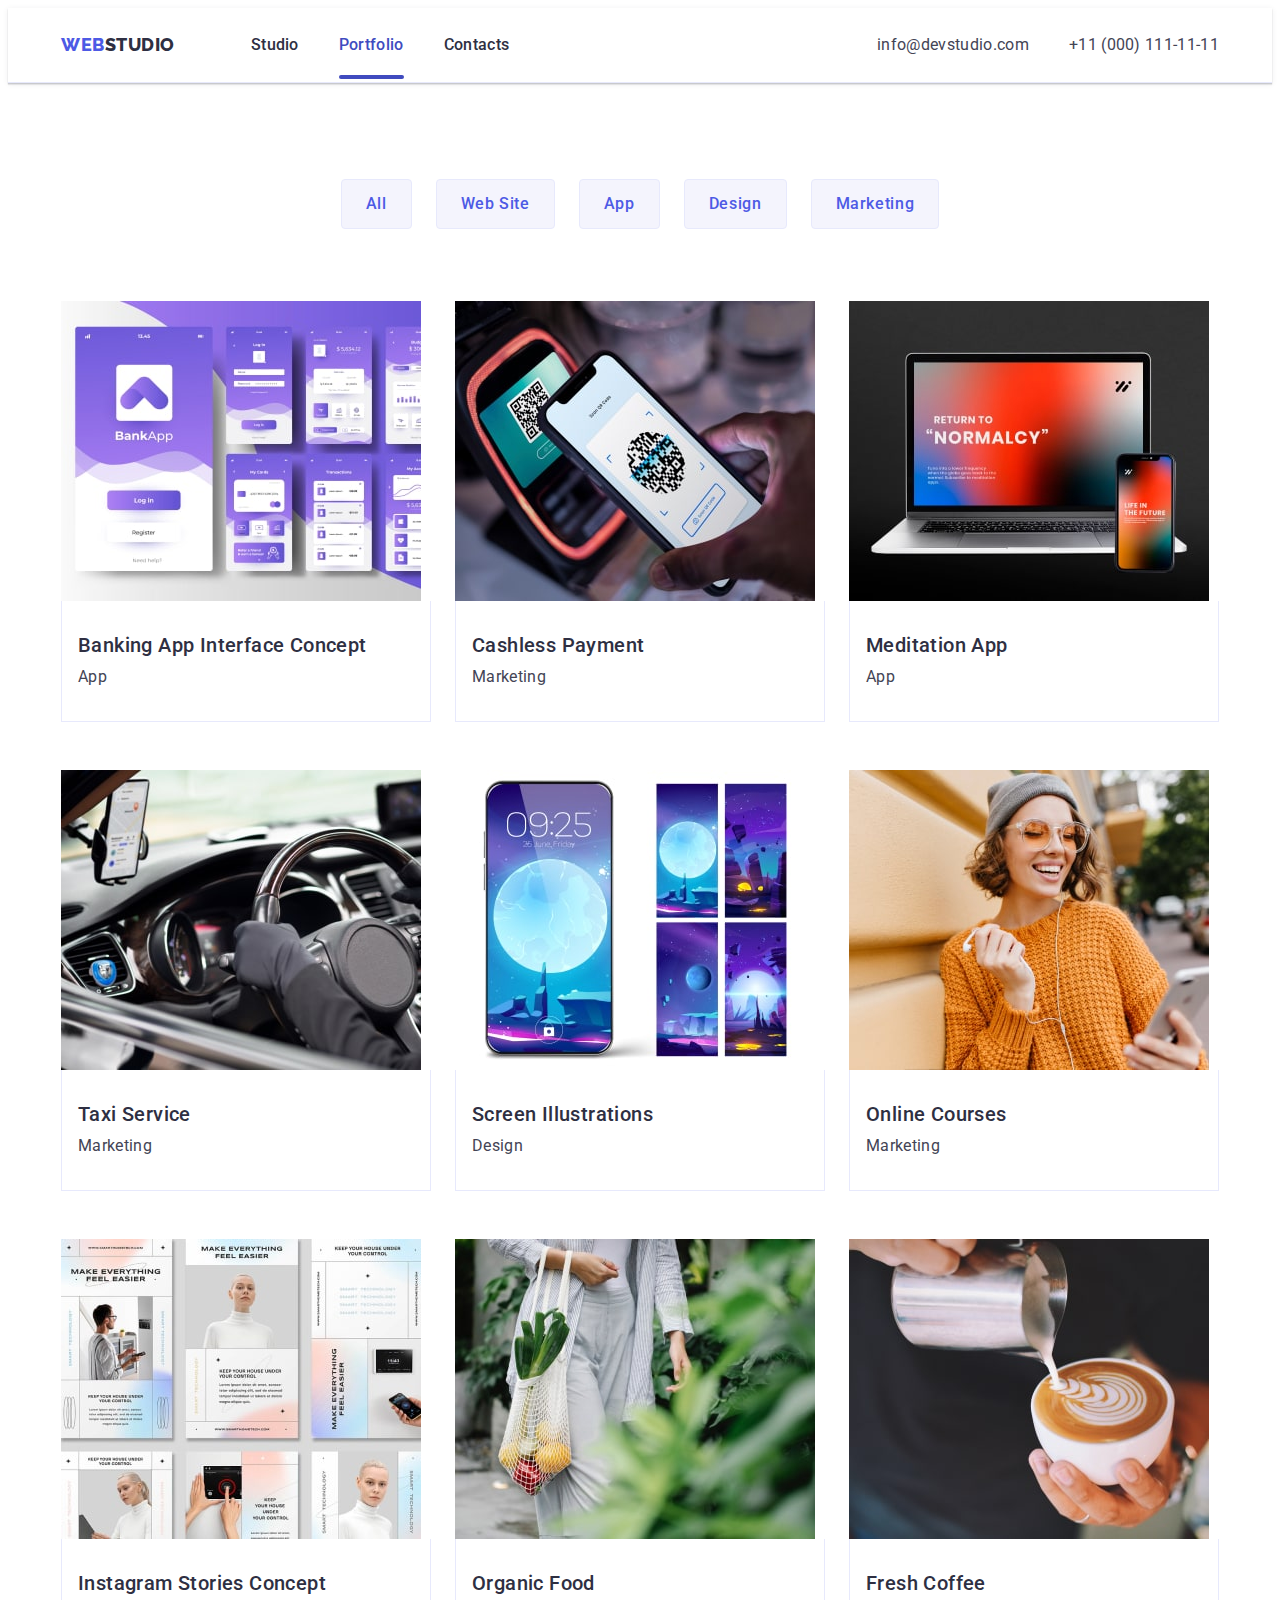
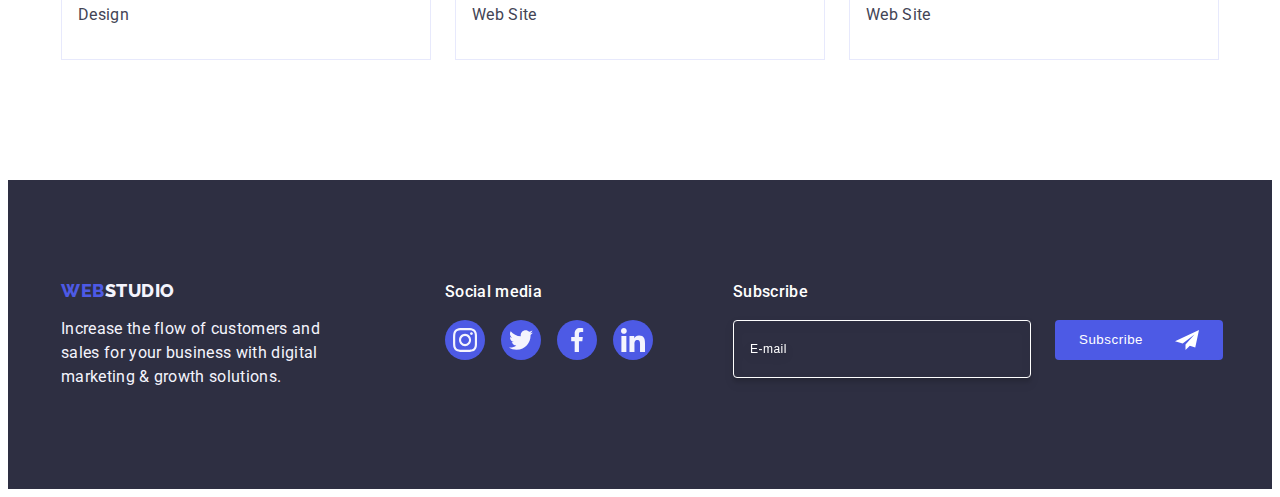
==== portfolio.html @ 20864d73 "start" ====
<!DOCTYPE html>
<html lang="en">
  <head>
    <meta charset="UTF-8" />
    <meta name="viewport" content="width=device-width, initial-scale=1.0" />
    <title>Portfolio</title>
    <link rel="preconnect" href="https://fonts.googleapis.com" />
    <link rel="preconnect" href="https://fonts.gstatic.com" crossorigin />
    <link
      href="https://fonts.googleapis.com/css2?family=Raleway:wght@800&family=Roboto:wght@400;500;700&display=swap"
      rel="stylesheet"
    />
    <link
      rel="stylesheet"
      href="https://cdnjs.cloudflare.com/ajax/libs/modern-normalize/2.0.0/modern-normalize.min.css"
      integrity="sha512-4xo8blKMVCiXpTaLzQSLSw3KFOVPWhm/TRtuPVc4WG6kUgjH6J03IBuG7JZPkcWMxJ5huwaBpOpnwYElP/m6wg=="
      crossorigin="anonymous"
      referrerpolicy="no-referrer"
    />
    <link rel="stylesheet" href="./css/styles.css" />
  </head>
  <body>
    <!--      HEADER        -->
    <header class="header">
      <div class="container page-header">
        <nav class="header-nav">
          <a class="header-nav-logo link" href="./index.html"
            >Web<span class="header-nav-logo-end">Studio</span></a
          >
          <ul class="header-nav-list list">
            <li class="header-nav-item">
              <a class="header-nav-link link" href="./index.html">Studio</a>
            </li>
            <li class="header-nav-item">
              <a class="header-nav-link link current" href="./portfolio.html"
                >Portfolio</a
              >
            </li>
            <li class="header-nav-item">
              <a class="header-nav-link link" href="">Contacts</a>
            </li>
          </ul>
        </nav>
        <address class="address">
          <ul class="address-list list">
            <li class="address-item">
              <a class="address-link link" href="mailto:info@devstudio.com"
                >info@devstudio.com</a
              >
            </li>
            <li class="address-item">
              <a class="address-link link" href="tel:+110001111111"
                >+11 (000) 111-11-11</a
              >
            </li>
          </ul>
        </address>
      </div>
    </header>
    <main>
      <section class="card">
        <div class="container">
          <h1 class="visually-hidden">development</h1>
          <ul class="card-list list">
            <li class="card-item">
              <button class="card-btn" type="button">All</button>
            </li>
            <li class="card-item">
              <button class="card-btn" type="button">Web Site</button>
            </li>
            <li class="card-item">
              <button class="card-btn" type="button">App</button>
            </li>
            <li class="card-item">
              <button class="card-btn" type="button">Design</button>
            </li>
            <li class="card-item">
              <button class="card-btn" type="button">Marketing</button>
            </li>
          </ul>
          <ul class="pic-list list">
            <li class="pic-item">
              <a class="pic-link link" href="">
                <div class="pic-card">
                  <img
                    src="./images/portfolio-img-1.jpg"
                    alt="Banking App"
                    width="360"
                    height="300"
                  />
                  <p class="over-text">
                    14 Stylish and User-Friendly App Design Concepts · Task
                    Manager App · Calorie Tracker App · Exotic Fruit Ecommerce
                    App · Cloud Storage App
                  </p>
                </div>
                <div class="pic-content">
                  <h2 class="pic-title title">Banking App Interface Concept</h2>
                  <p class="pic-text">App</p>
                </div>
              </a>
            </li>
            <li class="pic-item">
              <a class="pic-link link" href="">
                <div class="pic-card">
                  <img
                    src="./images/portfolio-img-2.jpg"
                    alt="Banking App"
                    width="360"
                    height="300"
                  />
                  <p class="over-text">
                    14 Stylish and User-Friendly App Design Concepts · Task
                    Manager App · Calorie Tracker App · Exotic Fruit Ecommerce
                    App · Cloud Storage App
                  </p>
                </div>
                <div class="pic-content">
                  <h2 class="pic-title title">Cashless Payment</h2>
                  <p class="pic-text">Marketing</p>
                </div>
              </a>
            </li>
            <li class="pic-item">
              <a class="pic-link link" href="">
                <div class="pic-card">
                  <img
                    src="./images/portfolio-img-3.jpg"
                    alt="Banking App"
                    width="360"
                    height="300"
                  />
                  <p class="over-text">
                    14 Stylish and User-Friendly App Design Concepts · Task
                    Manager App · Calorie Tracker App · Exotic Fruit Ecommerce
                    App · Cloud Storage App
                  </p>
                </div>
                <div class="pic-content">
                  <h2 class="pic-title title">Meditation App</h2>
                  <p class="pic-text">App</p>
                </div>
              </a>
            </li>
            <li class="pic-item">
              <a class="pic-link link" href="">
                <div class="pic-card">
                  <img
                    src="./images/portfolio-img-4.jpg"
                    alt="Banking App"
                    width="360"
                    height="300"
                  />
                  <p class="over-text">
                    14 Stylish and User-Friendly App Design Concepts · Task
                    Manager App · Calorie Tracker App · Exotic Fruit Ecommerce
                    App · Cloud Storage App
                  </p>
                </div>
                <div class="pic-content">
                  <h2 class="pic-title title">Taxi Service</h2>
                  <p class="pic-text">Marketing</p>
                </div>
              </a>
            </li>
            <li class="pic-item">
              <a class="pic-link link" href="">
                <div class="pic-card">
                  <img
                    src="./images/portfolio-img-5.jpg"
                    alt="Banking App"
                    width="360"
                    height="300"
                  />
                  <p class="over-text">
                    14 Stylish and User-Friendly App Design Concepts · Task
                    Manager App · Calorie Tracker App · Exotic Fruit Ecommerce
                    App · Cloud Storage App
                  </p>
                </div>
                <div class="pic-content">
                  <h2 class="pic-title title">Screen Illustrations</h2>
                  <p class="pic-text">Design</p>
                </div>
              </a>
            </li>
            <li class="pic-item">
              <a class="pic-link link" href="">
                <div class="pic-card">
                  <img
                    src="./images/portfolio-img-6.jpg"
                    alt="Banking App"
                    width="360"
                    height="300"
                  />
                  <p class="over-text">
                    14 Stylish and User-Friendly App Design Concepts · Task
                    Manager App · Calorie Tracker App · Exotic Fruit Ecommerce
                    App · Cloud Storage App
                  </p>
                </div>
                <div class="pic-content">
                  <h2 class="pic-title title">Online Courses</h2>
                  <p class="pic-text">Marketing</p>
                </div>
              </a>
            </li>
            <li class="pic-item">
              <a class="pic-link link" href="">
                <div class="pic-card">
                  <img
                    src="./images/portfolio-img-7.jpg"
                    alt="Banking App"
                    width="360"
                    height="300"
                  />
                  <p class="over-text">
                    14 Stylish and User-Friendly App Design Concepts · Task
                    Manager App · Calorie Tracker App · Exotic Fruit Ecommerce
                    App · Cloud Storage App
                  </p>
                </div>
                <div class="pic-content">
                  <h2 class="pic-title title">Instagram Stories Concept</h2>
                  <p class="pic-text">Design</p>
                </div>
              </a>
            </li>
            <li class="pic-item">
              <a class="pic-link link" href="">
                <div class="pic-card">
                  <img
                    src="./images/portfolio-img-8.jpg"
                    alt="Banking App"
                    width="360"
                    height="300"
                  />
                  <p class="over-text">
                    14 Stylish and User-Friendly App Design Concepts · Task
                    Manager App · Calorie Tracker App · Exotic Fruit Ecommerce
                    App · Cloud Storage App
                  </p>
                </div>
                <div class="pic-content">
                  <h2 class="pic-title title">Organic Food</h2>
                  <p class="pic-text">Web Site</p>
                </div>
              </a>
            </li>
            <li class="pic-item">
              <a class="pic-link link" href="">
                <div class="pic-card">
                  <img
                    src="./images/portfolio-img-9.jpg"
                    alt="Banking App"
                    width="360"
                    height="300"
                  />
                  <p class="over-text">
                    14 Stylish and User-Friendly App Design Concepts · Task
                    Manager App · Calorie Tracker App · Exotic Fruit Ecommerce
                    App · Cloud Storage App
                  </p>
                </div>
                <div class="pic-content">
                  <h2 class="pic-title title">Fresh Coffee</h2>
                  <p class="pic-text">Web Site</p>
                </div>
              </a>
            </li>
          </ul>
        </div>
      </section>
    </main>
    <!--      FOOTER       -->
    <footer class="footer">
      <div class="container footer-container">
        <div class="footer-logo-case">
          <a class="footer-logo link" href="./index.html"
            >Web<span class="footer-logo-end">Studio</span></a
          >
          <p class="footer-text">
            Increase the flow of customers and sales for your business with
            digital marketing & growth solutions.
          </p>
        </div>
        <div class="footer-social">
          <p class="footer-social-text">Social media</p>
          <ul class="footer-social-list list">
            <li class="footer-social-item">
              <a href="" class="footer-social-link link" target="_blank">
                <svg class="footer-social-icon" width="24" height="24">
                  <use href="./images/icons.svg#icon-instagram"></use>
                </svg>
              </a>
            </li>
            <li class="footer-social-item">
              <a href="" class="footer-social-link link" target="_blank">
                <svg class="footer-social-icon" width="24" height="24">
                  <use href="./images/icons.svg#icon-twitter"></use>
                </svg>
              </a>
            </li>
            <li class="footer-social-item">
              <a href="" class="footer-social-link link" target="_blank">
                <svg class="footer-social-icon" width="24" height="24">
                  <use href="./images/icons.svg#icon-facebook"></use>
                </svg>
              </a>
            </li>
            <li class="footer-social-item">
              <a href="" class="footer-social-link link" target="_blank">
                <svg class="footer-social-icon" width="24" height="24">
                  <use href="./images/icons.svg#icon-linkedin"></use>
                </svg>
              </a>
            </li>
          </ul>
        </div>
        <div class="footer-subscribe">
          <p class="text-soc-media-footer">Subscribe</p>
          <form class="footer-form">
            <label class="label-form-footer">
              <input
                class="subscribe-input"
                type="email"
                name="subscribe"
                id="subscribe"
                placeholder="E-mail"
              />
            </label>
            <button class="btn-subscribe" type="submit">
              Subscribe<svg width="24" height="24" class="subscribe-icon">
                <use href="./images/icons.svg#icon-send"></use>
              </svg>
            </button>
          </form>
        </div>
      </div>
    </footer>
  </body>
</html>
---- css/styles.css ----
:root {
  /* Fonts */
  --primary-font: 'Roboto', sans-serif;
  /* Colors */
  --color-iris: #4d5ae5;
  --color-ocean: #404bbf;
  --color-navy-blue: #2e2f42;
  --color-green: #31d0aa;
  --color-slate: #434455;
  --color-light-slate: #8e8f99;
  --color-cornflower: #e7e9fc;
  --color-cloud: #f4f4fd;
  --color-white: #ffffff;
  --color-dairy: #fcfcfc;
}

body {
  font-family: var(--primary-font);
  color: var(--color-slate);
  background-color: var(--color-white);
}

p,
h1,
h2,
h3,
h4,
h5,
h6 {
  margin-top: 0;
  margin-bottom: 0;
}

ul,
ol {
  padding-left: 0;
  margin-top: 0;
  margin-bottom: 0;
}

img {
  display: block;
}

.visually-hidden {
  position: absolute;
  width: 1px;
  height: 1px;
  margin: -1px;
  border: 0;
  padding: 0;
  white-space: nowrap;
  clip-path: inset(100%);
  clip: rect(0 0 0 0);
  overflow: hidden;
}

.container {
  width: 1158px;
  padding: 0 15px;
  margin: 0 auto;
}

.title-top {
  margin-bottom: 72px;
  font-size: 36px;

  line-height: 1.11;
  letter-spacing: 0.02em;
  text-align: center;
  text-decoration: none;
}

.address {
  display: block;
  font-style: normal;
}

.title {
  font-weight: 500;
  font-size: 20px;
  line-height: 1.2;
  letter-spacing: 0.02em;
}

.list {
  list-style: none;
}

.link {
  text-decoration: none;
}

.header-nav,
.address {
  display: flex;
}

/* 
        HEADER
*/
.header {
  padding-top: 25px;
  padding-bottom: 25px;
  margin-left: auto;
  margin-right: auto;
  align-items: center;
  max-width: 1440px;
  border-bottom: 1px solid var(--color-cornflower);
  box-shadow: 0px 2px 1px rgba(46, 47, 66, 0.08),
    0px 1px 1px rgba(46, 47, 66, 0.16), 0px 1px 6px rgba(46, 47, 66, 0.08);
}

.page-header {
  display: flex;
  align-items: center;
}

.header-nav {
  display: flex;
  align-items: center;
}

.header-nav-logo {
  margin-right: 76px;
  font-family: Raleway, sans-serif;
  font-weight: 800;
  font-size: 18px;
  line-height: 1.17;
  text-transform: uppercase;
  letter-spacing: 0.03em;
  color: var(--color-iris);
}

.header-nav-logo-end {
  color: var(--color-navy-blue);
}

.header-nav-list {
  display: flex;
  gap: 40px;
}

.header-nav-link {
  margin-top: 24px;
  margin-bottom: 24px;
  padding: 24px 0;

  font-weight: 500;
  font-size: 16px;
  line-height: 1.5;
  letter-spacing: 0.02em;
  color: var(--color-navy-blue);
  transition: color 250ms cubic-bezier(0.4, 0, 0.2, 1);
}

.header-nav-link:hover,
.header-nav-link:focus {
  color: var(--color-ocean);
}

.current {
  position: relative;
  color: var(--color-ocean);
}

.current::after {
  content: '';
  width: 100%;
  position: absolute;
  left: 0;
  bottom: -1px;
  height: 4px;
  background-color: #404bbf;
  border-radius: 2px;
}

.address {
  margin-left: auto;
}

.address-list {
  display: flex;
  gap: 40px;
}

.address-item {
  transition: color 250ms cubic-bezier(0.4, 0, 0.2, 1);
}

.address-link {
  color: var(--color-slate);
  font-size: 16px;
  line-height: 1.5;
  letter-spacing: 0.02em;
  transition: color 250ms cubic-bezier(0.4, 0, 0.2, 1);
}

.address-link:hover,
.address-link:focus {
  color: var(--color-ocean);
}

/* 
      HERO
*/
.hero {
  margin: 0 auto;
  align-items: center;
  max-width: 1440px;
  width: 1440px;
  max-height: 600px;
  padding: 188px 0;
  background-color: var(--color-navy-blue);
  background-image: linear-gradient(
      rgba(46, 47, 66, 0.7),
      rgba(46, 47, 66, 0.7)
    ),
    url(../images/hero-img.jpg);
  background-position: center;
  background-repeat: no-repeat;
  background-size: cover;
}

.hero-title {
  margin-left: auto;
  margin-right: auto;
  max-width: 496px;
  margin-bottom: 48px;
  font-size: 56px;
  font-weight: 700;
  line-height: 1.07;
  letter-spacing: 0.02em;
  text-align: center;
  color: var(--color-white);
}

.hero-btn {
  display: block;
  margin: auto;
  min-width: 169px;

  padding: 16px 32px;
  box-shadow: 0px 4px 4px 0px rgba(0, 0, 0, 0.15);
  border-radius: 4px;
  border: none;
  font-family: inherit;
  font-size: 16px;
  line-height: 1.5;
  font-weight: 500;
  letter-spacing: 0.64px;
  cursor: pointer;
  font-family: Roboto, sans-serif;
  color: var(--color-white);
  background-color: var(--color-iris);
  height: 56px;
  transition: background-color 250ms cubic-bezier(0.4, 0, 0.2, 1);
}

.hero-btn:focus,
.hero-btn:hover {
  background-color: var(--color-ocean);
}

/* 
      OTHER
*/
.other {
  padding: 120px 0;
}

.container-other {
  padding-bottom: 0;
  color: var(--color-navy-blue);
}

.other-list {
  display: flex;
  gap: 24px;
  justify-content: center;
}

.other-item {
  display: flex;
  flex-direction: column;
}

.other-item-top {
  width: 100%;
  height: 112px;
  display: flex;
  align-items: center;
  justify-content: center;
  border-radius: 4px;
  background-color: var(--color-cloud);
  margin-bottom: 8px;
}

.other-title {
  margin-bottom: 8px;
}

.other-text {
  flex-basis: auto;
  max-width: 264px;
  font-size: 16px;
  line-height: 1.5;
  letter-spacing: 0.02em;
  background-color: var(--color-white);
  color: var(--color-slate);
}

/* 
         DOING
*/

.doing {
  padding-bottom: 120px;
}

.doing-title {
  text-align: center;
  color: var(--color-navy-blue);
  text-transform: capitalize;
}

.doing-list {
  display: flex;
  gap: 24px;
  justify-content: center;
}

/* 
       TEAM
*/
.team {
  padding: 120px 0;
  background-color: var(--color-cloud);
}

.team-titles {
  text-align: center;
  text-transform: capitalize;
  color: var(--color-navy-blue);
}

.team-list {
  display: flex;
  gap: 24px;
  justify-content: center;
}

.team-item {
  text-align: center;
  width: calc((100% - 72px) / 4);
  border-radius: 0px 0px 4px 4px;
  background-color: var(--white-color);
  box-shadow: 0px 1px 6px rgba(46, 47, 66, 0.08),
    0px 1px 1px rgba(46, 47, 66, 0.16), 0px 2px 1px rgba(46, 47, 66, 0.08);
}

.team-title {
  margin-bottom: 8px;
  color: var(--color-navy-blue);
}

.team-container {
  padding: 32px 0;
}

.team-text {
  flex-basis: auto;
  max-width: 264px;
  font-size: 16px;
  line-height: 1.5;
  letter-spacing: 0.02em;
  text-align: center;
  color: var(--color-slate);
  margin-bottom: 8px;
  /* background-color: var(--color-white); */
}

.social-list {
  display: flex;
  justify-content: center;
  gap: 24px;
}

.social-item {
  /* width: calc((100% - 96) / 4);  */
  width: 40px;
  height: 40px;
}

.social-link {
  display: flex;
  width: 100%;
  height: 100%;
  align-items: center;
  justify-content: center;
  background-color: var(--color-iris);
  justify-content: center;
  border-radius: 50%;
  transition: background-color 250ms cubic-bezier(0.4, 0, 0.2, 1);
}

.social-icon {
  fill: var(--color-cloud);
}

.social-link:hover,
.social-link:focus {
  background-color: var(--color-ocean);
}

/* 
      CUSTOMERS
*/
.customers {
  padding: 120px 0;
  background-color: var(--color-white);
}

.customers-title {
  text-align: center;
  text-transform: capitalize;
  color: var(--color-navy-blue);
}

.customers-list {
  display: flex;
  gap: 24px;
  align-items: center;
  justify-content: center;
}

.customers-item {
  height: 88px;
  width: calc((100% - 120px) / 6);
}

.customers-link {
  display: flex;
  align-items: center;
  justify-content: center;
  width: 100%;
  height: 100%;

  border-radius: 4px;
  border: 1px solid var(--color-light-slate);
  color: var(--color-light-slate);
  border-color: var(--color-light-slate);
  transition: border-color 250ms cubic-bezier(0.4, 0, 0.2, 1),
    color 250ms cubic-bezier(0.4, 0, 0.2, 1);
}

.customers-icon {
  fill: currentColor;
}

.customers-link:hover,
.customers-link:focus {
  color: var(--color-ocean);
  border-color: var(--color-ocean);
}

/* 
         FOOTER
*/
.footer {
  padding-top: 100px;
  padding-bottom: 100px;
  background-color: var(--color-navy-blue);
}

.footer-container {
  flex-direction: row;
  display: flex;
  align-items: baseline;
}

.footer-logo-case {
  margin-right: 120px;
}

.footer-logo {
  display: inline-block;
  margin-bottom: 16px;
  font-family: Raleway, sans-serif;
  font-weight: 800;
  font-size: 18px;
  line-height: 1.17;
  letter-spacing: 0.03em;
  text-transform: uppercase;
  color: var(--color-iris);
}

.footer-logo-end {
  color: var(--color-cloud);
}

.footer-text {
  width: 264px;
  font-size: 16px;
  line-height: 1.5;
  letter-spacing: 0.02em;
  color: var(--color-cloud);
}

.footer-social {
  margin-right: 80px;
}

.footer-social-text {
  color: var(--color-white);
  font-size: 16px;
  font-style: normal;
  font-weight: 500;
  line-height: 1.5;
  letter-spacing: 0.02em;
  margin-bottom: 16px;
}

.footer-social-list {
  display: flex;
  gap: 16px;
}

.footer-social-item {
  width: 40px;
  height: 40px;
}

.footer-social-link {
  width: 100%;
  height: 100%;
  background-color: var(--color-iris);
  border-radius: 50%;
  display: flex;
  align-items: center;
  justify-content: center;
  transition: background-color 250ms cubic-bezier(0.4, 0, 0.2, 1);
}

.footer-social-icon {
  fill: var(--color-cloud);
}

.footer-social-link:hover,
.footer-social-link:focus {
  background-color: rgba(49, 208, 170, 1);
}

.footer-social-item:focus,
.footer-social-item:hover {
  fill: var(--color-white);
}

.text-soc-media-footer {
  color: var(--color-white);
  font-size: 16px;
  font-weight: 500;
  line-height: 1.5;
  letter-spacing: 0.02em;
  margin-bottom: 16px;
}

.footer-form {
  display: flex;
  gap: 24px;
}

.subscribe-input {
  width: 264px;
  height: 40px;
  font-size: 12px;
  line-height: 1.5;
  letter-spacing: 0.04em;
  filter: drop-shadow(0px 4px 4px rgba(0, 0, 0, 0.15));
  flex-shrink: 0;
  background-color: transparent;
  padding: 8px 16px;
  border-radius: 4px;
  border: 1px solid var(--color-white);
  box-shadow: 0px 4px 4px 0px rgba(0, 0, 0, 0.15);
  color: var(--color-white);
  outline: transparent;
}

.subscribe-input::placeholder {
  color: var(--color-white);
  font-size: 12px;
  line-height: 2;
  letter-spacing: 0.04em;
}

.btn-subscribe {
  display: flex;
  justify-content: center;
  align-items: center;
  gap: 16px;
  font-weight: 500;
  line-height: 1.5;
  letter-spacing: 0.04em;
  color: var(--color-white);
  min-width: 165px;
  height: 40px;
  padding: 8px 24px;
  border-radius: 4px;
  border: none;
  background: var(--color-iris);
  transition-property: background-color;
  transition-duration: 250ms;
  transition-timing-function: cubic-bezier(0.4, 0, 0.2, 1);
  cursor: pointer;
}

.btn-subscribe:hover,
.btn-subscribe:focus {
  background-color: var(--color-ocean);
}

.subscribe-icon {
  margin-left: 16px;
  fill: var(--color-white);
}

/* 
                           Portfolio
*/
.card {
  padding-bottom: 120px;
  padding-top: 96px;
}

.card-list {
  display: flex;
  align-items: center;
  justify-content: center;
  gap: 24px;
  margin-bottom: 72px;
}

.card-btn {
  padding: 12px 24px;
  border-radius: 4px;
  font-family: Roboto, sans-serif;
  font-weight: 500;
  font-size: 16px;
  line-height: 1.5;
  letter-spacing: 0.04em;

  color: var(--color-iris);
  background-color: var(--color-cloud);
  border: 1px solid var(--border-color);

  cursor: pointer;
  border: 1px solid var(--color-cornflower);
  transition: color 250ms cubic-bezier(0.4, 0, 0.2, 1),
    background-color 250ms cubic-bezier(0.4, 0, 0.2, 1),
    border-color 250ms cubic-bezier(0.4, 0, 0.2, 1),
    box-shadow 250ms cubic-bezier(0.4, 0, 0.2, 1);
}

.card-btn:hover,
.card-btn:focus {
  color: var(--color-white);
  background-color: var(--color-ocean);
  border: 1px solid transparent;
  box-shadow: 0px 2px 2px 0px rgba(0, 0, 0, 0.12),
    0px 2px 1px 0px rgba(0, 0, 0, 0.08), 0px 3px 1px 0px rgba(0, 0, 0, 0.1);
}

.pic-list {
  display: flex;
  flex-wrap: wrap;
  column-gap: 24px;
  row-gap: 48px;
}

.pic-item {
  width: calc((100% - 48px) / 3);
}

.pic-link {
  display: block;
  transition: box-shadow 250ms cubic-bezier(0.4, 0, 0.2, 1);
}

.pic-link:hover,
.pic-link:focus {
  box-shadow: 0px 1px 6px rgba(46, 47, 66, 0.08),
    0px 1px 1px rgba(46, 47, 66, 0.16), 0px 2px 1px rgba(46, 47, 66, 0.08);
}

.pic-link:focus .over-text,
.pic-link:hover .over-text {
  transform: translateY(0%);
}

.pic-card {
  position: relative;
  overflow: hidden;
}

.over-text {
  position: absolute;
  height: 100%;
  padding: 40px 32px;
  top: 0;
  font-size: 16px;
  line-height: 1.5;
  font-weight: 400;
  letter-spacing: 0.02em;
  color: var(--color-cloud);
  background-color: var(--color-iris);
  transform: translateY(100%);
  transition: transform 250ms cubic-bezier(0.4, 0, 0.2, 1);
}

.pic-content {
  border: 1px solid var(--color-cornflower);
  border-top: none;
  padding: 32px 16px;
  background-color: var(--color-white);
}

.pic-title {
  margin-bottom: 8px;
  font-weight: 500;
  font-size: 20px;
  line-height: 1.2;
  letter-spacing: 0.02em;
  color: var(--color-navy-blue);
}

.pic-text {
  font-size: 16px;
  line-height: 1.5;
  letter-spacing: 0.02em;
  color: var(--color-slate);
}

/*  
            MODAL
*/
.backdrop {
  width: 100%;
  height: 100%;
  position: fixed;
  top: 0;
  left: 0;
  background-color: rgba(46, 47, 66, 0.4);
  transition: opacity 250ms cubic-bezier(0.4, 0, 0.2, 1),
    visibility 250ms cubic-bezier(0.4, 0, 0.2, 1);
}

.modal {
  width: 408px;
  min-height: 584px;
  padding: 72px 24px 24px 24px;
  background-color: var(--color-dairy);
  border-radius: 4px;
  box-shadow: 0px 2px 1px 0px rgba(0, 0, 0, 0.2),
    0px 1px 3px 0px rgba(0, 0, 0, 0.12), 0px 1px 1px 0px rgba(0, 0, 0, 0.14);
  position: absolute;
  top: 50%;
  left: 50%;
  transform: translate(-50%, -50%);
  transition: transform 250ms cubic-bezier(0.4, 0, 0.2, 1);
}

.backdrop.is-hidden .modal {
  transform: translate(-50%, -50%);
}

.modal-close-btn {
  display: flex;
  align-items: center;
  justify-content: center;
  width: 24px;
  height: 24px;
  border-radius: 50%;
  top: 24px;
  right: 24px;
  position: absolute;
  padding: 0;
  background-color: var(--color-cornflower);
  border: 1px solid rgba(0, 0, 0, 0.1);
  cursor: pointer;
  transition: background-color 250ms cubic-bezier(0.4, 0, 0.2, 1),
    border 250ms cubic-bezier(0.4, 0, 0.2, 1);
}

.icon-modal {
  transition: fill 250ms cubic-bezier(0.4, 0, 0.2, 1);
}

.modal-close-btn:hover,
.modal-close-btn:focus {
  background-color: var(--color-ocean);
  border: none;
}

.modal-close-btn:hover .icon-modal,
.modal-close-btn:focus .icon-modal {
  fill: #ffffff;
}

.is-hidden {
  opacity: 0;
  visibility: hidden;
  pointer-events: none;
}

.modal-title {
  display: block;
  margin-bottom: 16px;
  color: var(--color-navy-blue);
  text-align: center;
  font-size: 16px;
  font-weight: 500;
  line-height: 1.5;
  letter-spacing: 0.02em;
}

.label-wrap {
  margin-bottom: 8px;
}

.modal-label {
  display: block;
  margin-bottom: 4px;
  color: var(--color-light-slate);
  font-size: 12px;
  line-height: 1.17;
  letter-spacing: 0.04em;
}

.input-wrap {
  position: relative;
}

.modal-input {
  background-color: transparent;
  width: 100%;
  height: 40px;
  flex-shrink: 0;
  border-radius: 4px;
  border: 1px solid rgba(46, 47, 66, 0.4);
  padding-left: 38px;
  outline: transparent;
  transition: border-color 250ms cubic-bezier(0.4, 0, 0.2, 1);
}

.modal-input-icon {
  position: absolute;
  left: 16px;
  top: 50%;
  fill: #2e2f42;
  transform: translateY(-50%);
  transition: fill 250ms cubic-bezier(0.4, 0, 0.2, 1);
}

.modal-input:focus {
  border-color: var(--color-iris);
}

.modal-input:focus + .modal-input-icon {
  fill: var(--color-iris);
}

.text-area {
  background-color: transparent;
  font-size: 12px;
  line-height: 1.17;
  letter-spacing: 0.04em;
  color: rgba(46, 47, 66, 0.4);
  width: 100%;
  height: 120px;
  border-radius: 4px;
  border: 1px solid rgba(46, 47, 66, 0.4);
  resize: none;
  outline: transparent;
  padding: 8px 16px;
  transition: border-color 250ms cubic-bezier(0.4, 0, 0.2, 1);
}

.text-area::placeholder {
  color: rgba(46, 47, 66, 0.4);
  font-size: 12px;
  line-height: 1.17;
  letter-spacing: 0.04em;
}

.text-area:focus {
  border-color: var(--color-iris);
}

.textarea-wrap {
  margin-bottom: 16px;
}

.modal-privacy {
  margin-bottom: 24px;
}

.check-text {
  color: var(--color-light-slate);
  font-size: 12px;
  line-height: 1.17;
  letter-spacing: 0.04em;
  gap: 8px;
}

.check-text-label-wrap {
  display: inline-flex;
  width: 16px;
  height: 16px;
  border-radius: 2px;
  border: 1px solid rgba(46, 47, 66, 0.4);
  align-items: center;
  justify-content: center;
  fill: transparent;
  transition: background-color 250ms cubic-bezier(0.4, 0, 0.2, 1),
    border 250ms cubic-bezier(0.4, 0, 0.2, 1),
    fill 250ms cubic-bezier(0.4, 0, 0.2, 1);
}

.modal-check:checked + .check-text span {
  border: none;
  background-color: var(--color-ocean);
  fill: var(--color-cloud);
}

.check-link {
  color: var(--color-iris);
  font-size: 12px;
  line-height: 1.33;
  letter-spacing: 0.04em;
  text-decoration-line: underline;
}

.modal-btn-send {
  min-width: 169px;
  height: 56px;
  display: block;
  margin: auto;
  border: none;
  color: var(--color-white);
  font-family: Roboto, sans-serif;
  font-size: 16px;
  font-weight: 500;
  line-height: 1.5;
  letter-spacing: 0.04em;
  background-color: var(--color-iris);
  border-radius: 4px;
  box-shadow: 0px 4px 4px 0px rgba(0, 0, 0, 0.15);
  transition-property: background-color;
  transition-duration: 250ms;
  transition-timing-function: cubic-bezier(0.4, 0, 0.2, 1);
  cursor: pointer;
}

.modal-btn-send:hover,
.modal-btn-send:focus {
  background-color: var(--color-iris);
}
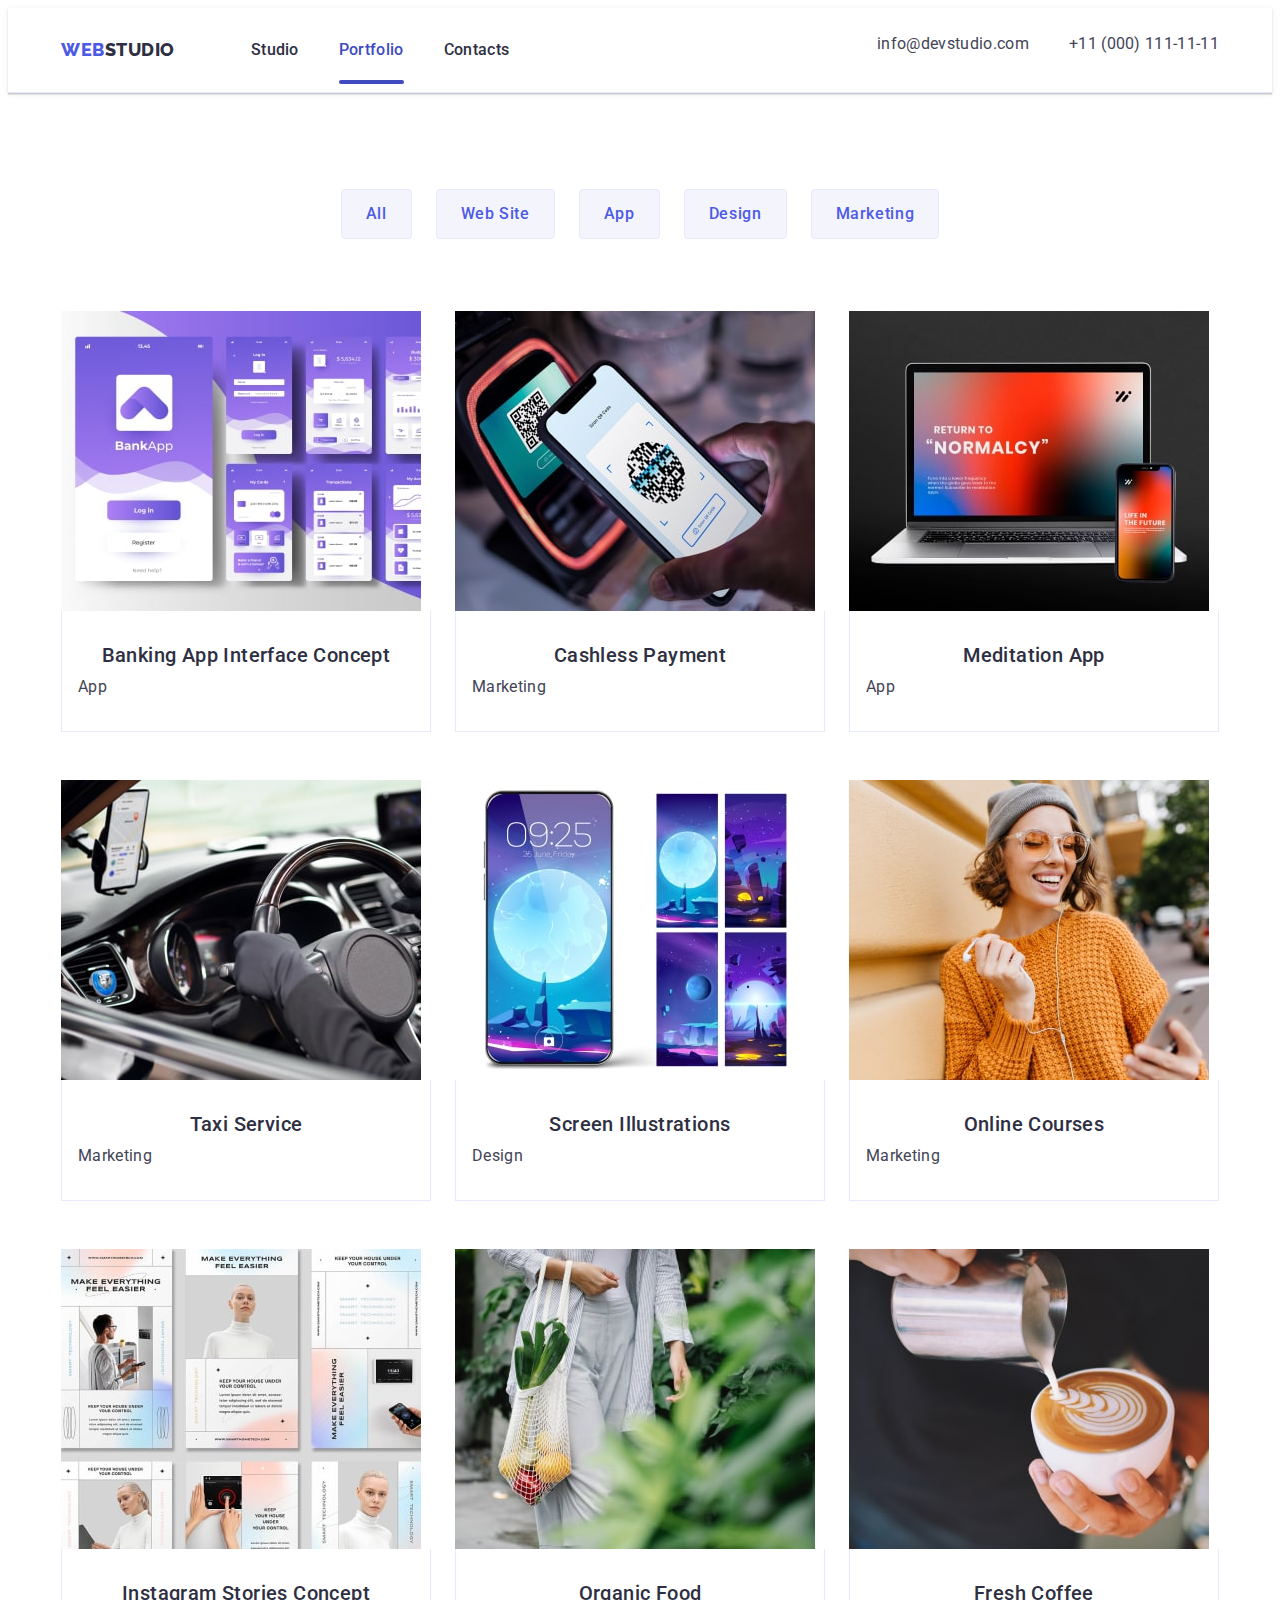
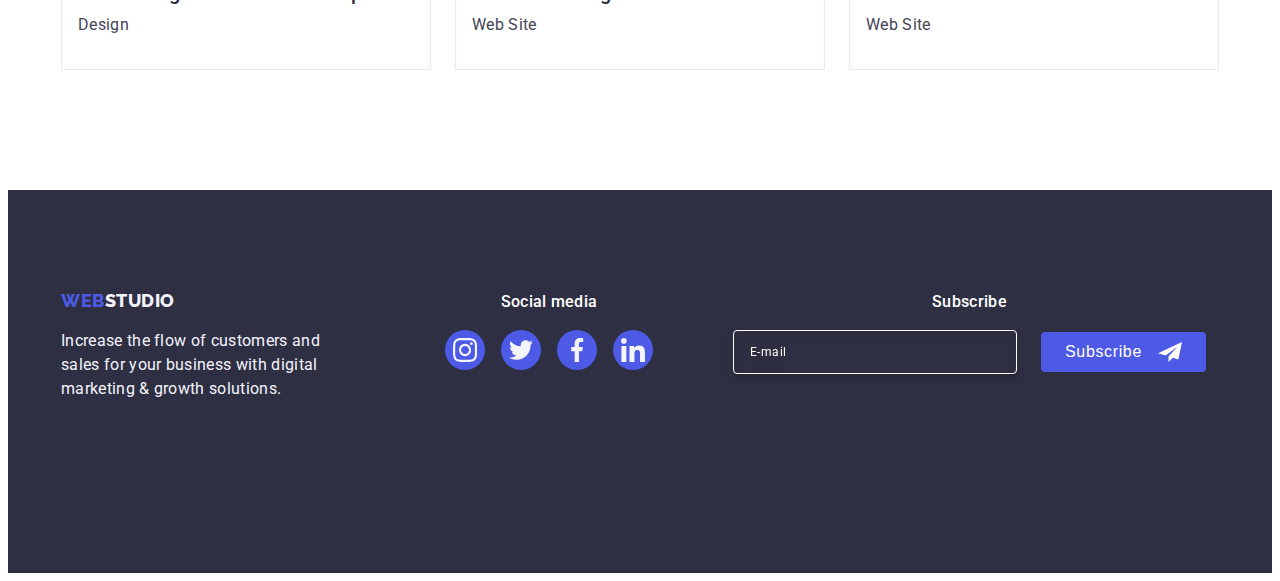
==== commit d9093db2: "finish" ====
--- a/portfolio.html
+++ b/portfolio.html
@@ -18,6 +18,7 @@
       referrerpolicy="no-referrer"
     />
     <link rel="stylesheet" href="./css/styles.css" />
+    <link rel="stylesheet" href="./css/media.css" />
   </head>
   <body>
     <!--      HEADER        -->
@@ -55,6 +56,103 @@
             </li>
           </ul>
         </address>
+        <button type="button" class="menu-open-btn" data-menu-open>
+          <svg class="header-icon" width="32" height="22">
+            <use href="./images/icons.svg#icon-menu-hamburger"></use>
+          </svg>
+        </button>
+      </div>
+      <div class="mob-menu is-hidden" data-menu>
+        <div>
+          <button type="button" class="menu-close-btn" data-menu-close>
+            <svg class="modal-icon-close" width="8" height="8">
+              <use href="./images/icons.svg#icon-close-black"></use>
+            </svg>
+          </button>
+          <nav>
+            <ul class="mob-menu-list list">
+              <li class="mob-menu-item">
+                <a class="mob-menu-link link" href="./index.html">Studio</a>
+              </li>
+              <li class="mob-menu-item">
+                <a class="mob-menu-link link current" href="./portfolio.html"
+                  >Portfolio</a
+                >
+              </li>
+              <li class="mob-menu-item">
+                <a class="mob-menu-link link" href="">Contacts</a>
+              </li>
+            </ul>
+          </nav>
+        </div>
+        <address class="mob-address">
+          <ul class="mob-address-item list">
+            <li class="mob-address-link-tel">
+              <a class="mob-address-tel link" href="tel:+110001111111"
+                >+11 (000) 111-11-11</a
+              >
+            </li>
+            <li class="mob-address-link">
+              <a class="mob-address-email link" href="mailto:info@devstudio.com"
+                >info@devstudio.com</a
+              >
+            </li>
+          </ul>
+          <ul class="mob-media-list list">
+            <li class="mob-media-icon">
+              <a
+                class="mob-media"
+                href=""
+                aria-label="instagram"
+                target="_blank"
+                rel="no-referrer"
+              >
+                <svg class="mob-icon" width="24" height="24">
+                  <use href="./images/icons.svg#icon-instagram"></use>
+                </svg>
+              </a>
+            </li>
+            <li class="mob-media-icon">
+              <a
+                class="mob-media"
+                href=""
+                aria-label="twitter"
+                target="_blank"
+                rel="no-referrer"
+              >
+                <svg class="mob-icon" width="24" height="24">
+                  <use href="./images/icons.svg#icon-twitter"></use>
+                </svg>
+              </a>
+            </li>
+            <li class="mob-media-icon">
+              <a
+                class="mob-media"
+                href=""
+                aria-label="facebook"
+                target="_blank"
+                rel="no-referrer"
+              >
+                <svg class="mob-icon" width="24" height="24">
+                  <use href="./images/icons.svg#icon-facebook"></use>
+                </svg>
+              </a>
+            </li>
+            <li class="mob-media-icon">
+              <a
+                class="mob-media"
+                href=""
+                aria-label="linkedin"
+                target="_blank"
+                rel="no-referrer"
+              >
+                <svg class="mob-icon" width="24" height="24">
+                  <use href="./images/icons.svg#icon-linkedin"></use>
+                </svg>
+              </a>
+            </li>
+          </ul>
+        </address>
       </div>
     </header>
     <main>
@@ -83,7 +181,7 @@
               <a class="pic-link link" href="">
                 <div class="pic-card">
                   <img
-                    src="./images/portfolio-img-1.jpg"
+                    src="./images/portfolio-1.jpg"
                     alt="Banking App"
                     width="360"
                     height="300"
@@ -104,7 +202,7 @@
               <a class="pic-link link" href="">
                 <div class="pic-card">
                   <img
-                    src="./images/portfolio-img-2.jpg"
+                    src="./images/portfolio-2.jpg"
                     alt="Banking App"
                     width="360"
                     height="300"
@@ -125,7 +223,7 @@
               <a class="pic-link link" href="">
                 <div class="pic-card">
                   <img
-                    src="./images/portfolio-img-3.jpg"
+                    src="./images/portfolio-3.jpg"
                     alt="Banking App"
                     width="360"
                     height="300"
@@ -146,7 +244,7 @@
               <a class="pic-link link" href="">
                 <div class="pic-card">
                   <img
-                    src="./images/portfolio-img-4.jpg"
+                    src="./images/portfolio-4.jpg"
                     alt="Banking App"
                     width="360"
                     height="300"
@@ -167,7 +265,7 @@
               <a class="pic-link link" href="">
                 <div class="pic-card">
                   <img
-                    src="./images/portfolio-img-5.jpg"
+                    src="./images/portfolio-5.jpg"
                     alt="Banking App"
                     width="360"
                     height="300"
@@ -188,7 +286,7 @@
               <a class="pic-link link" href="">
                 <div class="pic-card">
                   <img
-                    src="./images/portfolio-img-6.jpg"
+                    src="./images/portfolio-6.jpg"
                     alt="Banking App"
                     width="360"
                     height="300"
@@ -209,7 +307,7 @@
               <a class="pic-link link" href="">
                 <div class="pic-card">
                   <img
-                    src="./images/portfolio-img-7.jpg"
+                    src="./images/portfolio-7.jpg"
                     alt="Banking App"
                     width="360"
                     height="300"
@@ -230,7 +328,7 @@
               <a class="pic-link link" href="">
                 <div class="pic-card">
                   <img
-                    src="./images/portfolio-img-8.jpg"
+                    src="./images/portfolio-8.jpg"
                     alt="Banking App"
                     width="360"
                     height="300"
@@ -251,7 +349,7 @@
               <a class="pic-link link" href="">
                 <div class="pic-card">
                   <img
-                    src="./images/portfolio-img-9.jpg"
+                    src="./images/portfolio-9.jpg"
                     alt="Banking App"
                     width="360"
                     height="300"
@@ -338,5 +436,6 @@
         </div>
       </div>
     </footer>
+    <script src="./js/menu.js"></script>
   </body>
 </html>
--- a/css/styles.css
+++ b/css/styles.css
@@ -40,6 +40,16 @@
 
 img {
   display: block;
+  max-width: 100%;
+  height: auto;
+}
+
+input {
+  font-family: inherit;
+}
+
+textarea {
+  resize: none;
 }
 
 .visually-hidden {
@@ -56,17 +66,19 @@
 }
 
 .container {
-  width: 1158px;
-  padding: 0 15px;
-  margin: 0 auto;
+  max-width: 428px;
+  padding-left: 16px;
+  padding-right: 16px;
+  margin-left: auto;
+  margin-right: auto;
 }
 
 .title-top {
+  font-size: 36px;
+  font-weight: 700;
+  line-height: 1.11;
+  letter-spacing: 0.02em;
   margin-bottom: 72px;
-  font-size: 36px;
-
-  line-height: 1.11;
-  letter-spacing: 0.02em;
   text-align: center;
   text-decoration: none;
 }
@@ -77,9 +89,10 @@
 }
 
 .title {
-  font-weight: 500;
-  font-size: 20px;
-  line-height: 1.2;
+  text-align: center;
+  font-size: 36px;
+  font-weight: 700;
+  line-height: 1.11;
   letter-spacing: 0.02em;
 }
 
@@ -96,17 +109,14 @@
   display: flex;
 }
 
+.no-scroll {
+  overflow: hidden;
+}
 /* 
         HEADER
 */
 .header {
-  padding-top: 25px;
-  padding-bottom: 25px;
-  margin-left: auto;
-  margin-right: auto;
-  align-items: center;
-  max-width: 1440px;
-  border-bottom: 1px solid var(--color-cornflower);
+  border-bottom: 1px solid #e7e9fc;
   box-shadow: 0px 2px 1px rgba(46, 47, 66, 0.08),
     0px 1px 1px rgba(46, 47, 66, 0.16), 0px 1px 6px rgba(46, 47, 66, 0.08);
 }
@@ -114,6 +124,7 @@
 .page-header {
   display: flex;
   align-items: center;
+  justify-content: space-between;
 }
 
 .header-nav {
@@ -122,23 +133,28 @@
 }
 
 .header-nav-logo {
-  margin-right: 76px;
+  color: var(--color-iris);
+  font-size: 18px;
   font-family: Raleway, sans-serif;
   font-weight: 800;
-  font-size: 18px;
   line-height: 1.17;
+  letter-spacing: 0.03em;
   text-transform: uppercase;
-  letter-spacing: 0.03em;
-  color: var(--color-iris);
+  padding: 24px 0;
+  margin-right: 0;
 }
 
 .header-nav-logo-end {
   color: var(--color-navy-blue);
 }
 
+.header-nav {
+  display: flex;
+  align-items: center;
+}
+
 .header-nav-list {
-  display: flex;
-  gap: 40px;
+  display: none;
 }
 
 .header-nav-link {
@@ -161,18 +177,18 @@
 
 .current {
   position: relative;
-  color: var(--color-ocean);
+  color: #404bbf;
 }
 
 .current::after {
   content: '';
+  position: absolute;
+  bottom: -1px;
+  left: 0;
   width: 100%;
-  position: absolute;
-  left: 0;
-  bottom: -1px;
   height: 4px;
-  background-color: #404bbf;
   border-radius: 2px;
+  background: #404bbf;
 }
 
 .address {
@@ -180,8 +196,7 @@
 }
 
 .address-list {
-  display: flex;
-  gap: 40px;
+  display: none;
 }
 
 .address-item {
@@ -201,59 +216,213 @@
   color: var(--color-ocean);
 }
 
+.header-icon {
+  margin: 0 auto;
+}
+
+.menu-open-btn {
+  min-height: 24px;
+  min-width: 24px;
+  display: flex;
+  align-items: center;
+  justify-content: center;
+  margin: 0;
+  padding: 0;
+  background-color: transparent;
+  cursor: pointer;
+  border: none;
+  border-radius: 50%;
+  outline: none;
+}
+
+.mob-menu {
+  position: fixed;
+  top: 0;
+  left: 0;
+  background-color: var(--color-white);
+  width: 100vw;
+  height: 100vh;
+  z-index: 2;
+  padding: 80px 40px 40px 40px;
+  display: flex;
+  flex-direction: column;
+  justify-content: space-between;
+}
+
+.menu-close-btn {
+  display: flex;
+  justify-content: center;
+  align-items: center;
+  margin-left: auto;
+  background: transparent;
+  width: 24px;
+  height: 24px;
+  border-radius: 50%;
+  background-color: var(--color-cornflower);
+  border: 1px solid rgba(0, 0, 0, 0.1);
+  padding: 0;
+  position: absolute;
+  top: 24px;
+  right: 24px;
+  cursor: pointer;
+  transition: background-color 250ms cubic-bezier(0.4, 0, 0.2, 1),
+    border 250ms cubic-bezier(0.4, 0, 0.2, 1);
+}
+
+.mob-menu-item:not(:last-child) {
+  margin-bottom: 40px;
+}
+
+.mob-menu-link {
+  color: var(--color-navy-blue);
+  font-size: 36px;
+  font-weight: 700;
+  line-height: 1.11;
+  letter-spacing: 0.02em;
+  text-transform: capitalize;
+}
+
+.mob-menu-link:hover,
+.mob-menu-link:focus {
+  color: var(--color-ocean);
+}
+
+.mob-address {
+  font-family: Roboto;
+  font-style: normal;
+  display: flex;
+  flex-direction: column;
+  justify-content: space-between;
+}
+
+.mob-address-item {
+  margin-bottom: 48px;
+}
+
+.mob-address-link-tel {
+  margin-bottom: 40px;
+}
+
+.mob-address-tel {
+  color: var(--color-iris);
+  font-size: 36px;
+  font-weight: 700;
+  line-height: 1.11;
+  letter-spacing: 0.02em;
+}
+
+.mob-address-email {
+  color: var(--color-slate);
+  font-size: 20px;
+  font-weight: 500;
+  line-height: 1.2;
+  letter-spacing: 0.02em;
+}
+
+.mob-address-tel:hover,
+.mob-address-tel:focus {
+  color: var(--color-ocean);
+}
+
+.mob-address-email:hover,
+.mob-address-email:focus {
+  color: var(--color-ocean);
+}
+
+.mob-media-list {
+  display: flex;
+  gap: 56px;
+}
+
+.mob-media-icon {
+  width: 40px;
+  height: 40px;
+}
+
+.mob-media {
+  width: 100%;
+  height: 100%;
+  background-color: var(--color-iris);
+  border-radius: 50%;
+  flex-direction: column;
+  display: flex;
+  align-items: center;
+  justify-content: center;
+  color: var(--color-white);
+}
+
+.mob-media:hover,
+.mob-media:focus {
+  background-color: var(--color-ocean);
+}
+
+.mob-icon {
+  fill: currentColor;
+  height: 24px;
+}
+
 /* 
       HERO
 */
+.hero-container {
+  padding: 0;
+}
+
 .hero {
-  margin: 0 auto;
-  align-items: center;
-  max-width: 1440px;
-  width: 1440px;
-  max-height: 600px;
-  padding: 188px 0;
   background-color: var(--color-navy-blue);
+  padding: 112px 0;
   background-image: linear-gradient(
       rgba(46, 47, 66, 0.7),
       rgba(46, 47, 66, 0.7)
     ),
-    url(../images/hero-img.jpg);
+    url(../images/hero-bg-mob.jpg);
+  max-width: 428px;
+  margin: 0 auto;
+  background-repeat: no-repeat;
   background-position: center;
-  background-repeat: no-repeat;
   background-size: cover;
 }
 
+@media (min-divice-pixel-ratio: 2),
+  (min-resolution: 192dpi),
+  (min-resolution: 2dppx) {
+  .hero {
+    background-image: linear-gradient(
+        rgba(46, 47, 66, 0.7),
+        rgba(46, 47, 66, 0.7)
+      ),
+      url(../images/hero-bg-mob-2x.jpg);
+  }
+}
+
 .hero-title {
-  margin-left: auto;
-  margin-right: auto;
-  max-width: 496px;
-  margin-bottom: 48px;
-  font-size: 56px;
+  max-width: 320px;
+  color: var(--color-white);
+  font-size: 36px;
   font-weight: 700;
-  line-height: 1.07;
+  line-height: 0.9;
   letter-spacing: 0.02em;
   text-align: center;
-  color: var(--color-white);
+  margin: 0 auto;
+
+  margin-bottom: 72px;
 }
 
 .hero-btn {
-  display: block;
-  margin: auto;
-  min-width: 169px;
-
-  padding: 16px 32px;
-  box-shadow: 0px 4px 4px 0px rgba(0, 0, 0, 0.15);
-  border-radius: 4px;
-  border: none;
-  font-family: inherit;
-  font-size: 16px;
-  line-height: 1.5;
+  font-size: 16px;
+  font-family: Roboto, sans-serif;
   font-weight: 500;
-  letter-spacing: 0.64px;
-  cursor: pointer;
-  font-family: Roboto, sans-serif;
+  line-height: 1.5;
+  letter-spacing: 0.04em;
   color: var(--color-white);
   background-color: var(--color-iris);
+  cursor: pointer;
+  display: block;
+  min-width: 169px;
   height: 56px;
+  border: none;
+  margin: 0 auto;
+  border-radius: 4px;
   transition: background-color 250ms cubic-bezier(0.4, 0, 0.2, 1);
 }
 
@@ -266,118 +435,111 @@
       OTHER
 */
 .other {
-  padding: 120px 0;
+  padding-top: 96px;
+  padding-bottom: 96px;
 }
 
 .container-other {
-  padding-bottom: 0;
   color: var(--color-navy-blue);
 }
 
 .other-list {
   display: flex;
-  gap: 24px;
-  justify-content: center;
+  flex-wrap: wrap;
+  gap: 72px;
 }
 
 .other-item {
-  display: flex;
-  flex-direction: column;
+  width: 100%;
 }
 
 .other-item-top {
-  width: 100%;
-  height: 112px;
-  display: flex;
-  align-items: center;
-  justify-content: center;
-  border-radius: 4px;
-  background-color: var(--color-cloud);
+  display: none;
+}
+
+.other-title {
+  color: var(--color-navy-blue);
   margin-bottom: 8px;
 }
 
-.other-title {
-  margin-bottom: 8px;
-}
-
 .other-text {
-  flex-basis: auto;
-  max-width: 264px;
-  font-size: 16px;
+  font-size: 16px;
+  font-weight: 500;
   line-height: 1.5;
   letter-spacing: 0.02em;
   background-color: var(--color-white);
   color: var(--color-slate);
 }
-
 /* 
          DOING
 */
 
 .doing {
-  padding-bottom: 120px;
-}
-
-.doing-title {
-  text-align: center;
-  color: var(--color-navy-blue);
-  text-transform: capitalize;
-}
-
-.doing-list {
-  display: flex;
-  gap: 24px;
-  justify-content: center;
-}
+  display: none;
+}
+/* 
 
 /* 
        TEAM
 */
 .team {
-  padding: 120px 0;
+  padding-top: 96px;
+  padding-bottom: 32px;
   background-color: var(--color-cloud);
 }
 
+.team > .container {
+  max-width: 294px;
+}
+
 .team-titles {
+  font-size: 36px;
+  font-weight: 700;
+  line-height: 1.11;
+  letter-spacing: 0.02em;
   text-align: center;
   text-transform: capitalize;
   color: var(--color-navy-blue);
 }
 
 .team-list {
-  display: flex;
-  gap: 24px;
-  justify-content: center;
+  flex-wrap: wrap;
 }
 
 .team-item {
+  width: 264px;
+  margin-bottom: 72px;
   text-align: center;
-  width: calc((100% - 72px) / 4);
   border-radius: 0px 0px 4px 4px;
   background-color: var(--white-color);
   box-shadow: 0px 1px 6px rgba(46, 47, 66, 0.08),
     0px 1px 1px rgba(46, 47, 66, 0.16), 0px 2px 1px rgba(46, 47, 66, 0.08);
 }
 
+.team-container {
+  padding: 32px 0;
+  margin: 0 auto;
+}
+
 .team-title {
+  font-size: 20px;
+  font-weight: 500;
+  line-height: 1.2;
+  letter-spacing: 0.02em;
+  text-align: center;
   margin-bottom: 8px;
   color: var(--color-navy-blue);
 }
 
-.team-container {
-  padding: 32px 0;
-}
-
 .team-text {
-  flex-basis: auto;
-  max-width: 264px;
-  font-size: 16px;
+  font-size: 16px;
+  font-weight: 400;
   line-height: 1.5;
   letter-spacing: 0.02em;
   text-align: center;
+  justify-content: center;
+  margin-bottom: 8px;
   color: var(--color-slate);
-  margin-bottom: 8px;
-  /* background-color: var(--color-white); */
 }
 
 .social-list {
@@ -387,25 +549,26 @@
 }
 
 .social-item {
-  /* width: calc((100% - 96) / 4);  */
   width: 40px;
   height: 40px;
+  padding-bottom: 0px;
 }
 
 .social-link {
-  display: flex;
   width: 100%;
   height: 100%;
+  background-color: var(--color-iris);
+  border-radius: 50%;
+  flex-direction: column;
+  display: flex;
   align-items: center;
   justify-content: center;
-  background-color: var(--color-iris);
-  justify-content: center;
-  border-radius: 50%;
+  color: var(--color-white);
   transition: background-color 250ms cubic-bezier(0.4, 0, 0.2, 1);
 }
 
 .social-icon {
-  fill: var(--color-cloud);
+  fill: currentColor;
 }
 
 .social-link:hover,
@@ -417,36 +580,44 @@
       CUSTOMERS
 */
 .customers {
-  padding: 120px 0;
+  padding-top: 96px;
+  padding-bottom: 96px;
   background-color: var(--color-white);
 }
 
 .customers-title {
   text-align: center;
+  font-size: 36px;
+  line-height: 1.11;
+  font-weight: 700;
+  letter-spacing: 0.02em;
   text-transform: capitalize;
+  margin-bottom: 72px;
   color: var(--color-navy-blue);
 }
 
 .customers-list {
   display: flex;
-  gap: 24px;
+  flex-wrap: wrap;
+  gap: 16px;
+  row-gap: 72px;
+}
+
+.customers-item {
+  width: calc((100% - 16px) / 2);
+  height: 88px;
+}
+
+.customers-link {
+  max-width: 190px;
+  max-height: 88px;
+  padding: 16px 40px;
+  border-radius: 4px;
+  display: flex;
   align-items: center;
   justify-content: center;
-}
-
-.customers-item {
-  height: 88px;
-  width: calc((100% - 120px) / 6);
-}
-
-.customers-link {
-  display: flex;
-  align-items: center;
-  justify-content: center;
-  width: 100%;
-  height: 100%;
-
-  border-radius: 4px;
+  transition: border-color 250ms cubic-bezier(0.4, 0, 0.2, 1),
+    color 250ms cubic-bezier(0.4, 0, 0.2, 1);
   border: 1px solid var(--color-light-slate);
   color: var(--color-light-slate);
   border-color: var(--color-light-slate);
@@ -468,30 +639,25 @@
          FOOTER
 */
 .footer {
-  padding-top: 100px;
-  padding-bottom: 100px;
+  padding: 96px 0;
   background-color: var(--color-navy-blue);
 }
 
-.footer-container {
-  flex-direction: row;
-  display: flex;
-  align-items: baseline;
-}
-
 .footer-logo-case {
-  margin-right: 120px;
+  display: grid;
+  place-items: center;
+  margin-bottom: 72px;
 }
 
 .footer-logo {
-  display: inline-block;
-  margin-bottom: 16px;
+  font-size: 18px;
   font-family: Raleway, sans-serif;
   font-weight: 800;
-  font-size: 18px;
   line-height: 1.17;
   letter-spacing: 0.03em;
   text-transform: uppercase;
+  margin-bottom: 18px;
+  display: inline-block;
   color: var(--color-iris);
 }
 
@@ -500,21 +666,24 @@
 }
 
 .footer-text {
-  width: 264px;
-  font-size: 16px;
-  line-height: 1.5;
-  letter-spacing: 0.02em;
+  font-size: 16px;
+  font-weight: 400;
+  line-height: 1.5;
+  letter-spacing: 0.02em;
+  max-width: 264px;
   color: var(--color-cloud);
 }
 
 .footer-social {
-  margin-right: 80px;
+  display: grid;
+  place-items: center;
+  margin-bottom: 72px;
 }
 
 .footer-social-text {
   color: var(--color-white);
-  font-size: 16px;
-  font-style: normal;
+  text-align: center;
+  font-size: 16px;
   font-weight: 500;
   line-height: 1.5;
   letter-spacing: 0.02em;
@@ -556,8 +725,14 @@
   fill: var(--color-white);
 }
 
+.footer-subscribe {
+  display: grid;
+  place-items: center;
+}
+
 .text-soc-media-footer {
   color: var(--color-white);
+  text-align: center;
   font-size: 16px;
   font-weight: 500;
   line-height: 1.5;
@@ -566,25 +741,23 @@
 }
 
 .footer-form {
-  display: flex;
-  gap: 24px;
+  width: 100%;
 }
 
 .subscribe-input {
-  width: 264px;
+  width: 398px;
   height: 40px;
+  background-color: transparent;
   font-size: 12px;
   line-height: 1.5;
   letter-spacing: 0.04em;
+  padding-left: 16px;
   filter: drop-shadow(0px 4px 4px rgba(0, 0, 0, 0.15));
-  flex-shrink: 0;
-  background-color: transparent;
-  padding: 8px 16px;
   border-radius: 4px;
   border: 1px solid var(--color-white);
   box-shadow: 0px 4px 4px 0px rgba(0, 0, 0, 0.15);
   color: var(--color-white);
-  outline: transparent;
+  margin-bottom: 24px;
 }
 
 .subscribe-input::placeholder {
@@ -595,29 +768,28 @@
 }
 
 .btn-subscribe {
-  display: flex;
-  justify-content: center;
-  align-items: center;
-  gap: 16px;
-  font-weight: 500;
-  line-height: 1.5;
-  letter-spacing: 0.04em;
-  color: var(--color-white);
+  margin: 0 auto;
   min-width: 165px;
   height: 40px;
+  display: flex;
+  justify-content: center;
+  align-items: center;
   padding: 8px 24px;
+  color: var(--color-white);
+  font-size: 16px;
+  font-weight: 500;
+  line-height: 1.5;
+  letter-spacing: 0.04em;
+  cursor: pointer;
   border-radius: 4px;
+  background: var(--color-iris);
   border: none;
-  background: var(--color-iris);
-  transition-property: background-color;
-  transition-duration: 250ms;
-  transition-timing-function: cubic-bezier(0.4, 0, 0.2, 1);
-  cursor: pointer;
 }
 
 .btn-subscribe:hover,
 .btn-subscribe:focus {
   background-color: var(--color-ocean);
+  border-color: none;
 }
 
 .subscribe-icon {
@@ -862,11 +1034,13 @@
   transition: fill 250ms cubic-bezier(0.4, 0, 0.2, 1);
 }
 
-.modal-input:focus {
+.modal-input:focus,
+.modal-input:hover {
   border-color: var(--color-iris);
 }
 
-.modal-input:focus + .modal-input-icon {
+.modal-input:focus + .modal-input-icon,
+.modal-input:hover + .modal-input-icon {
   fill: var(--color-iris);
 }
 
@@ -893,7 +1067,8 @@
   letter-spacing: 0.04em;
 }
 
-.text-area:focus {
+.text-area:focus,
+.text-area:hover {
   border-color: var(--color-iris);
 }
 
@@ -928,6 +1103,7 @@
 }
 
 .modal-check:checked + .check-text span {
+  margin-right: 8px;
   border: none;
   background-color: var(--color-ocean);
   fill: var(--color-cloud);
--- a/css/media.css
+++ b/css/media.css
@@ -0,0 +1,440 @@
+@media screen and (min-width: 428px) {
+  .container {
+    max-width: 426px;
+    width: 100%;
+  }
+
+  .wedoing {
+    display: none;
+  }
+}
+
+@media screen and (min-width: 320px) {
+  .container {
+    max-width: 426px;
+    width: 100%;
+  }
+
+  .wedoing {
+    display: none;
+  }
+}
+
+@media (max-width: 768px) {
+  .subscribe-input {
+    width: 100%;
+    max-width: 398px;
+    box-sizing: border-box;
+    padding: 10px;
+  }
+}
+
+@media screen and (min-width: 768px) {
+  .container {
+    max-width: 766px;
+    width: 100%;
+  }
+
+  .team > .container,
+  .footer > .container,
+  .customers > .container {
+    width: 100%;
+    max-width: 582px;
+  }
+
+  .header-nav-logo {
+    margin-right: 120px;
+  }
+
+  .header-nav-list {
+    display: flex;
+    gap: 40px;
+    margin-right: 121px;
+  }
+
+  .address-list {
+    display: block;
+  }
+
+  .address-item {
+    margin-bottom: 12px;
+  }
+
+  .header-nav-link {
+    color: #2e2f42;
+    font-size: 16px;
+    font-weight: 500;
+    line-height: 1.5;
+    letter-spacing: 0.02em;
+    padding: 24px 0;
+    transition: color 250ms cubic-bezier(0.4, 0, 0.2, 1);
+  }
+
+  .header-nav-link:hover,
+  .header-nav-link:focus {
+    color: #404bbf;
+  }
+
+  .address {
+    font-style: normal;
+  }
+
+  .address-link {
+    color: #434455;
+    font-size: 12px;
+    line-height: 1.16;
+    letter-spacing: 0.04em;
+    display: block;
+    transition: color 250ms cubic-bezier(0.4, 0, 0.2, 1);
+  }
+
+  .current {
+    position: relative;
+    color: #404bbf;
+  }
+
+  .current::after {
+    content: '';
+    position: absolute;
+    bottom: -1px;
+    left: 0;
+    width: 100%;
+    height: 4px;
+    border-radius: 2px;
+    background: #404bbf;
+  }
+
+  .address-link:hover,
+  .address-link:focus {
+    color: #404bbf;
+  }
+
+  .menu-open-btn {
+    display: none;
+  }
+
+  .other > .container {
+    width: 100%;
+  }
+
+  .hero {
+    background-image: linear-gradient(
+        rgba(46, 47, 66, 0.7),
+        rgba(46, 47, 66, 0.7)
+      ),
+      url(../images/hero-bg-tab.jpg);
+    max-width: 768px;
+  }
+
+  @media (min-divice-pixel-ratio: 2),
+    (min-resolution: 192dpi),
+    (min-resolution: 2dppx) {
+    .hero {
+      background-image: linear-gradient(
+          rgba(46, 47, 66, 0.7),
+          rgba(46, 47, 66, 0.7)
+        ),
+        url(../images/hero-bg-tab-2x.jpg);
+    }
+  }
+
+  .hero-title {
+    font-size: 56px;
+    max-width: 496px;
+    margin-bottom: 36px;
+  }
+
+  .other {
+    padding-top: 96px;
+    padding-bottom: 96px;
+  }
+
+  .other-list {
+    gap: 72px 24px;
+  }
+
+  .other-item {
+    width: calc((100% - 24px) / 2);
+  }
+
+  .other-title {
+    text-align: left;
+  }
+
+  .team-list {
+    display: flex;
+    gap: 0 24px;
+  }
+
+  .team-item {
+    width: calc((100% - 24px) / 2);
+    margin-bottom: 64px;
+  }
+
+  .customers-list {
+    gap: 24px;
+    row-gap: 72px;
+  }
+
+  .customers-item {
+    width: calc((100% - 2 * 24px) / 3);
+  }
+
+  .customers-link {
+    max-width: 168px;
+    padding: 16px 32px;
+  }
+
+  .footer-container {
+    display: flex;
+    align-items: baseline;
+    margin: 0 auto;
+    flex-direction: row;
+    flex-wrap: wrap;
+  }
+
+  .footer-logo-case {
+    display: block;
+  }
+
+  .footer-social {
+    display: block;
+    margin-left: 24px;
+  }
+
+  .footer-social-text {
+    text-align: left;
+  }
+
+  .footer-subscribe {
+    display: block;
+    align-items: baseline;
+  }
+
+  .text-soc-media-footer {
+    text-align: left;
+  }
+
+  .footer-form {
+    display: flex;
+    justify-content: center;
+    align-items: center;
+    gap: 24px;
+  }
+
+  .subscribe-input {
+    width: 264px;
+    margin-bottom: 0;
+  }
+
+  .modal {
+    width: 408px;
+  }
+}
+
+@media screen and (min-width: 1158px) {
+  .container,
+  .team > .container,
+  .other > .container,
+  .customers > .container,
+  .footer > .container {
+    max-width: 1158px;
+    width: 100%;
+  }
+
+  .header-nav-logo {
+    margin-right: 76px;
+  }
+
+  .header-nav-list {
+    margin-right: 0;
+  }
+
+  .address-list {
+    display: flex;
+    gap: 40px;
+  }
+
+  .address-link {
+    font-size: 16px;
+    line-height: 1.5;
+    letter-spacing: 0.02em;
+    padding: 24px 0;
+    display: block;
+  }
+
+  .hero {
+    padding: 188px 0;
+    background-image: linear-gradient(
+        rgba(46, 47, 66, 0.7),
+        rgba(46, 47, 66, 0.7)
+      ),
+      url(../images/hero-bg.jpg);
+    max-width: 1440px;
+  }
+
+  @media (min-divice-pixel-ratio: 2),
+    (min-resolution: 192dpi),
+    (min-resolution: 2dppx) {
+    .hero {
+      background-image: linear-gradient(
+          rgba(46, 47, 66, 0.7),
+          rgba(46, 47, 66, 0.7)
+        ),
+        url(../images/hero-bg-2x.jpg);
+    }
+  }
+
+  .hero-title {
+    font-size: 56px;
+    font-weight: 700;
+    line-height: 1.07;
+    letter-spacing: 0.02em;
+    margin-bottom: 48px;
+  }
+
+  .other {
+    padding-top: 120px;
+    padding-bottom: 120px;
+  }
+
+  .other-list {
+    gap: 24px;
+  }
+
+  .other-item {
+    width: 100%;
+    width: calc((100% - 24px * 3) / 4);
+    border-radius: 4px;
+  }
+
+  .other-item-top {
+    width: 100%;
+    height: 112px;
+    display: flex;
+    align-items: center;
+    justify-content: center;
+    border-radius: 4px;
+    background-color: var(--color-cloud);
+    margin-bottom: 8px;
+  }
+
+  .other-item-icon {
+    height: 64px;
+  }
+
+  .other-title {
+    color: #2e2f42;
+    text-align: left;
+    font-size: 20px;
+    font-weight: 500;
+    line-height: 1.2;
+    letter-spacing: 0.02em;
+  }
+
+  .other-text {
+    min-width: 268px;
+    font-size: 16px;
+    font-weight: 500;
+    line-height: 1.5;
+    letter-spacing: 0.02em;
+    color: #434455;
+  }
+
+  .doing {
+    display: flex;
+    padding-bottom: 120px;
+  }
+
+  .doing-title {
+    color: #2e2f42;
+    text-align: center;
+    font-size: 36px;
+    font-weight: 700;
+    line-height: 1.11;
+    letter-spacing: 0.02em;
+    text-transform: capitalize;
+    margin-bottom: 72px;
+  }
+
+  .doing-list {
+    display: flex;
+    gap: 24px;
+  }
+
+  .doing-list {
+    display: flex;
+    gap: 24px;
+    justify-content: center;
+  }
+
+  .team {
+    padding-top: 120px;
+    padding-bottom: 120px;
+  }
+
+  .team-list {
+    display: flex;
+    gap: 24px;
+  }
+
+  .team-item {
+    width: calc((100% - 3 * 24px) / 4);
+    margin-bottom: 0;
+  }
+
+  .customers {
+    padding-top: 120px;
+    padding-bottom: 120px;
+  }
+
+  .customers-list {
+    gap: 72px 24px;
+  }
+
+  .customers-item {
+    width: calc((100% - 5 * 24px) / 6);
+  }
+
+  .customers-link {
+    display: flex;
+    align-items: center;
+    justify-content: center;
+    width: 100%;
+    height: 100%;
+    border: 1px solid #8e8f99;
+    color: #8e8f99;
+    border-color: #8e8f99;
+    border-radius: 4px;
+    transition: border-color 250ms cubic-bezier(0.4, 0, 0.2, 1),
+      color 250ms cubic-bezier(0.4, 0, 0.2, 1);
+    fill: currentColor;
+
+    max-width: 168px;
+    padding: 16px 32px;
+  }
+
+  .footer {
+    padding: 100px 0;
+  }
+
+  .footer-container {
+    flex-wrap: nowrap;
+  }
+
+  .footer-logo-case {
+    margin-right: 120px;
+  }
+
+  .footer-social {
+    margin-right: 80px;
+  }
+
+  .footer-text {
+    width: 264px;
+  }
+
+  .footer-social {
+    margin-left: 0;
+  }
+}
